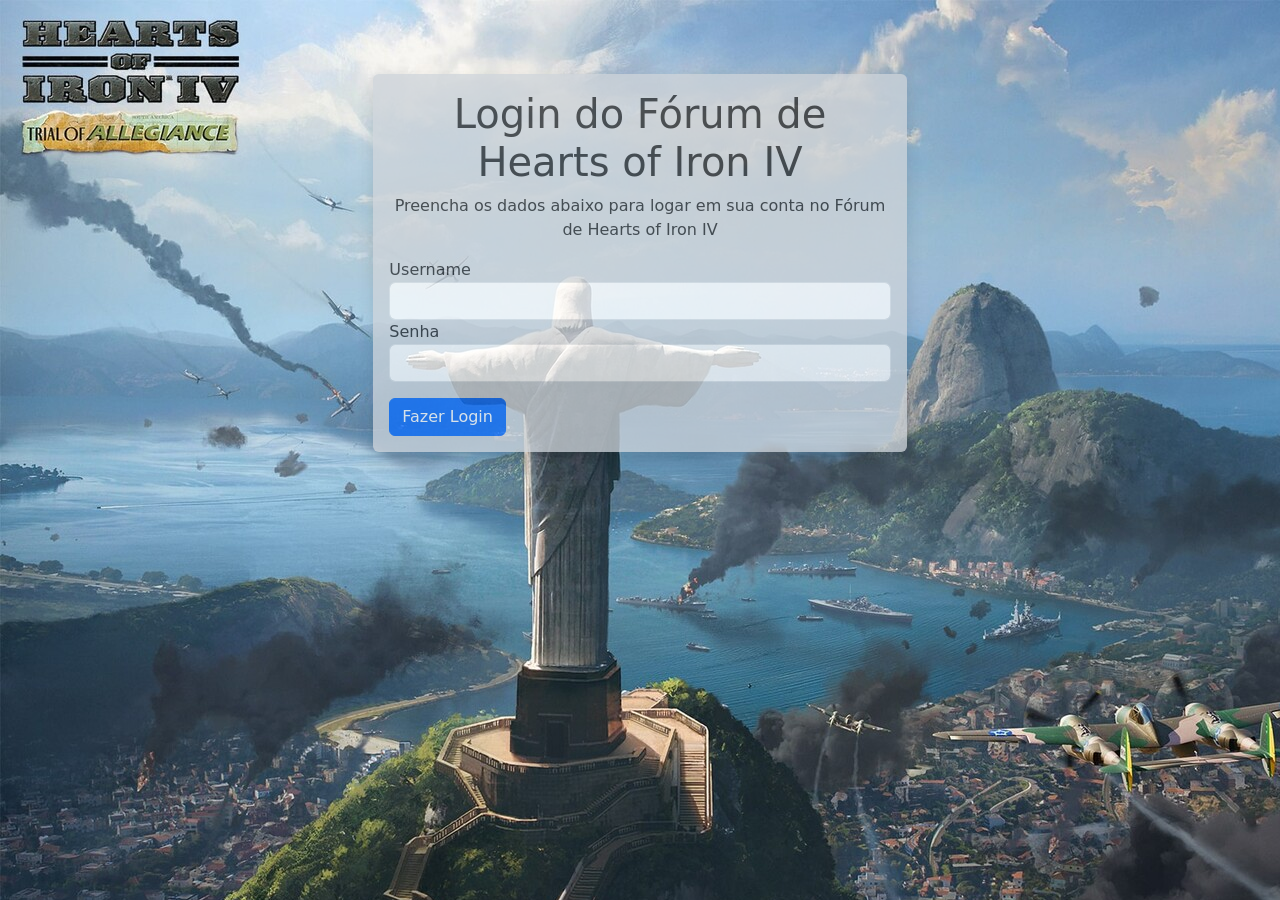
==== index.html @ cc09a0c6 "ADD" ====
<html lang="en">
<head>
    <meta charset="UTF-8">
    <meta name="viewport" content="width=device-width, initial-scale=1.0">
    <title>Tela de Cadastro com Bootstrap</title>
</head>
<link href="https://cdn.jsdelivr.net/npm/bootstrap@5.3.8/dist/css/bootstrap.min.css" rel="stylesheet" integrity="sha384-sRIl4kxILFvY47J16cr9ZwB07vP4J8+LH7qKQnuqkuIAvNWLzeN8tE5YBujZqJLB" crossorigin="anonymous">
<link rel="stylesheet" href="style.css">
<body class="bg_img">

<main class="align">

<div class="shadow p-3 mb-5 bg-dark-subtle rounded m-5 opacity-75 col-md-5">

    <div>
        <h1 class="text-center">Login do Fórum de Hearts of Iron IV</h1>
        <p class="text-center">Preencha os dados abaixo para logar em sua conta no Fórum de Hearts of Iron IV</p>
    </div>

    <div class="row">
        <div class="col">
            <label for="">Username</label>
            <input type="text" class="form-control" aria-label="Username" aria-describedby="basic-addon1">
        </div>
    </div>

    <div>
        <div class="col">
            <label for="">Senha</label>
            <input type="text" class="form-control" aria-label="Username" aria-describedby="basic-addon1">
        </div>
    </div>

      <a class="btn btn-primary mt-3 alignRight" href="forum.html">Fazer Login</a>

</div>

    </main>

<script src="https://cdn.jsdelivr.net/npm/bootstrap@5.3.8/dist/js/bootstrap.bundle.min.js" integrity="sha384-FKyoEForCGlyvwx9Hj09JcYn3nv7wiPVlz7YYwJrWVcXK/BmnVDxM+D2scQbITxI" crossorigin="anonymous"></script>
</body>
</html>
---- style.css ----
.bg_img{
    background-image: url(images/bg-img.jpg);
    align-items: center;
    background-repeat: no-repeat;
}

.align {
    display: flex;
    justify-content: center;
    align-items: center;
    margin-top: 2%;
}
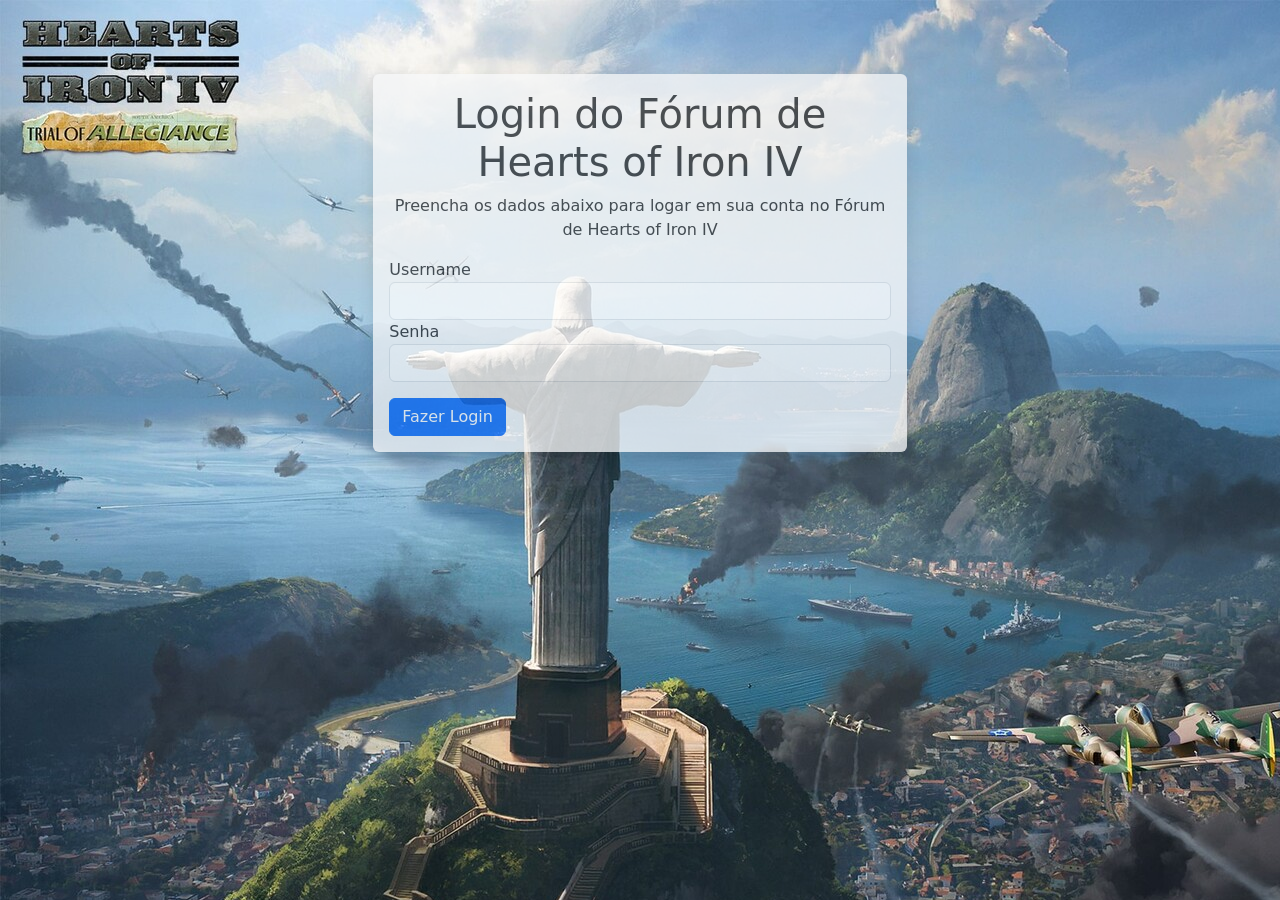
==== commit c730f89c: "Changes" ====
--- a/index.html
+++ b/index.html
@@ -10,33 +10,32 @@
 
 <main class="align">
 
-<div class="shadow p-3 mb-5 bg-dark-subtle rounded m-5 opacity-75 col-md-5">
+<form action="" id="formulario" class="shadow p-3 mb-5 bg-body-tertiary rounded m-5 opacity-75 col-md-5">
+        <div>
+            <h1 class="text-center">Login do Fórum de Hearts of Iron IV</h1>
+            <p class="text-center">Preencha os dados abaixo para logar em sua conta no Fórum de Hearts of Iron IV</p>
+        </div>
 
-    <div>
-        <h1 class="text-center">Login do Fórum de Hearts of Iron IV</h1>
-        <p class="text-center">Preencha os dados abaixo para logar em sua conta no Fórum de Hearts of Iron IV</p>
-    </div>
+        <div class="row">
+            <div class="col">
+                <label for="">Username</label>
+                <input type="text" class="form-control" aria-label="Username" aria-describedby="basic-addon1" id="usuario">
+            </div>
+        </div>
 
-    <div class="row">
-        <div class="col">
-            <label for="">Username</label>
-            <input type="text" class="form-control" aria-label="Username" aria-describedby="basic-addon1">
+        <div>
+            <div class="col">
+                <label for="">Senha</label>
+                <input type="text" class="form-control" aria-label="Username" aria-describedby="basic-addon1" id="senha">
+            </div>
         </div>
-    </div>
 
-    <div>
-        <div class="col">
-            <label for="">Senha</label>
-            <input type="text" class="form-control" aria-label="Username" aria-describedby="basic-addon1">
-        </div>
-    </div>
+        <button type="submit" class="btn btn-primary mt-3 alignRight" id="submit">Fazer Login</button>
+</form>
 
-      <a class="btn btn-primary mt-3 alignRight" href="forum.html">Fazer Login</a>
+<script src="script.js" ></script>
 
-</div>
+</body>
 
-    </main>
-
-<script src="https://cdn.jsdelivr.net/npm/bootstrap@5.3.8/dist/js/bootstrap.bundle.min.js" integrity="sha384-FKyoEForCGlyvwx9Hj09JcYn3nv7wiPVlz7YYwJrWVcXK/BmnVDxM+D2scQbITxI" crossorigin="anonymous"></script>
-</body>
+</main>
 </html>
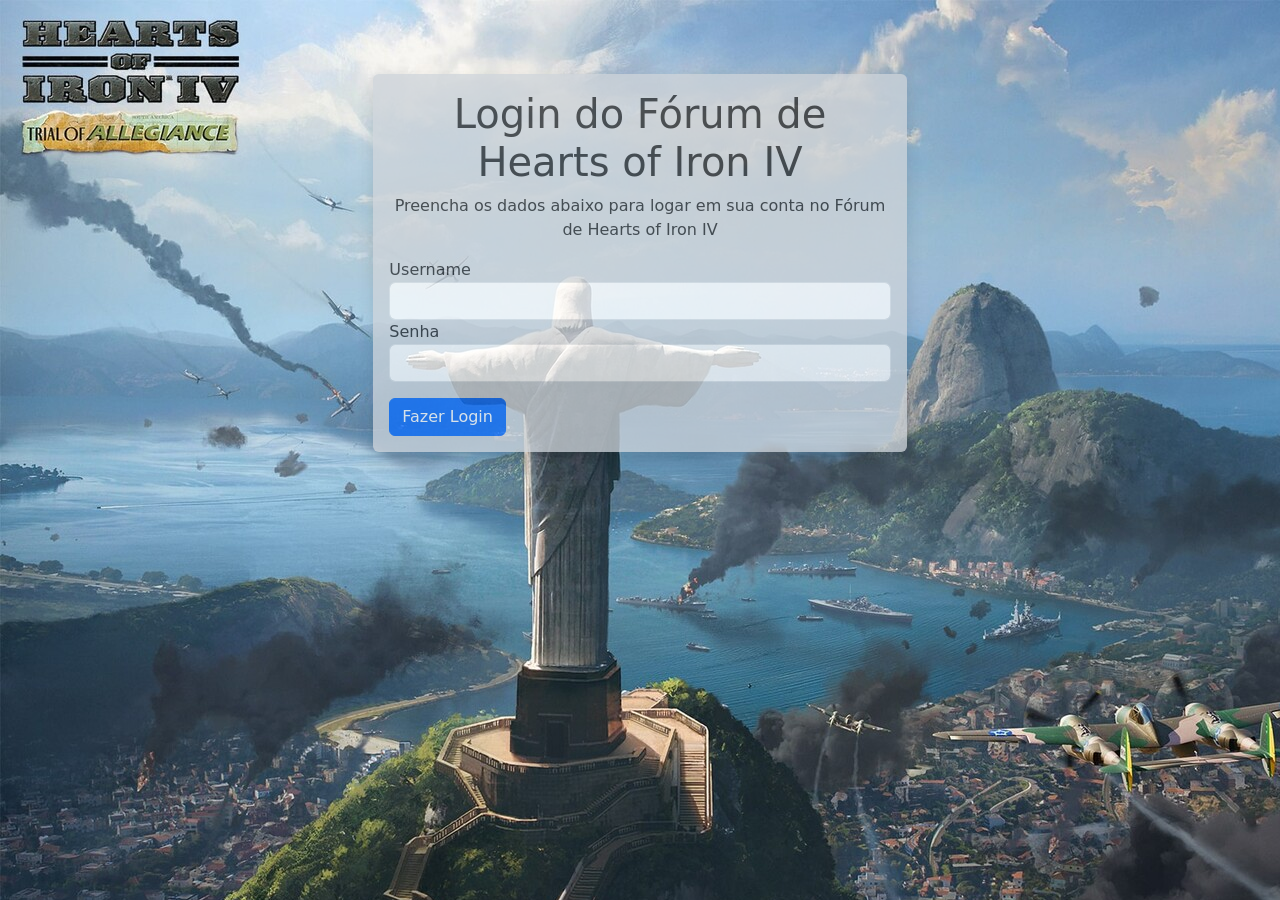
==== commit 13c43474: "added changes on js" ====
--- a/index.html
+++ b/index.html
@@ -10,7 +10,7 @@
 
 <main class="align">
 
-<form action="" id="formulario" class="shadow p-3 mb-5 bg-body-tertiary rounded m-5 opacity-75 col-md-5">
+<form action="" id="formulario" class="shadow p-3 mb-5 bg-dark-subtle rounded m-5 opacity-75 col-md-5">
         <div>
             <h1 class="text-center">Login do Fórum de Hearts of Iron IV</h1>
             <p class="text-center">Preencha os dados abaixo para logar em sua conta no Fórum de Hearts of Iron IV</p>
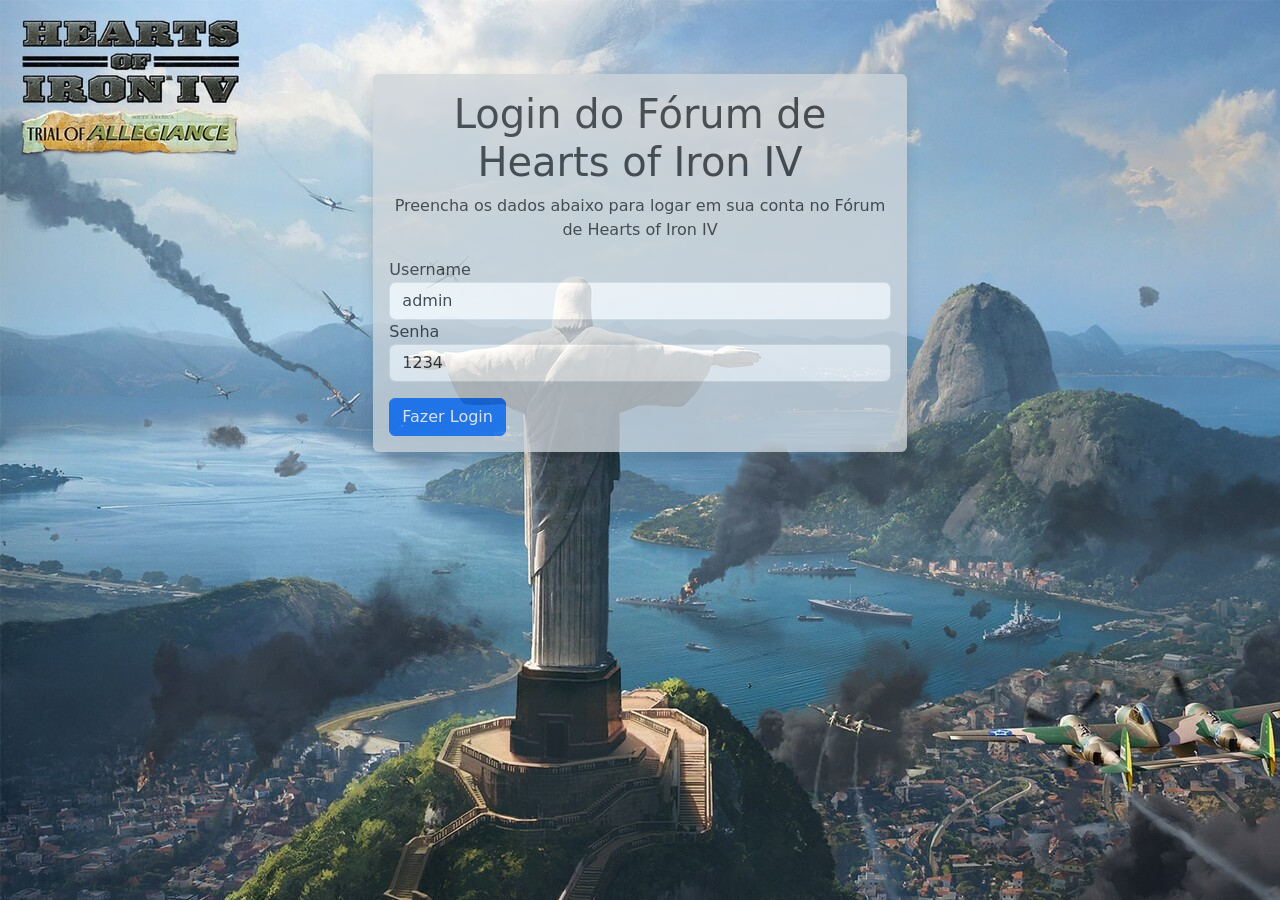
==== commit 618c9d21: "changed" ====
--- a/index.html
+++ b/index.html
@@ -19,14 +19,14 @@
         <div class="row">
             <div class="col">
                 <label for="">Username</label>
-                <input type="text" class="form-control" aria-label="Username" aria-describedby="basic-addon1" id="usuario">
+                <input type="text" class="form-control" aria-label="Username" aria-describedby="basic-addon1" id="usuario" value="admin">
             </div>
         </div>
 
         <div>
             <div class="col">
                 <label for="">Senha</label>
-                <input type="text" class="form-control" aria-label="Username" aria-describedby="basic-addon1" id="senha">
+                <input type="text" class="form-control" aria-label="Username" aria-describedby="basic-addon1" id="senha" value="1234">
             </div>
         </div>
 
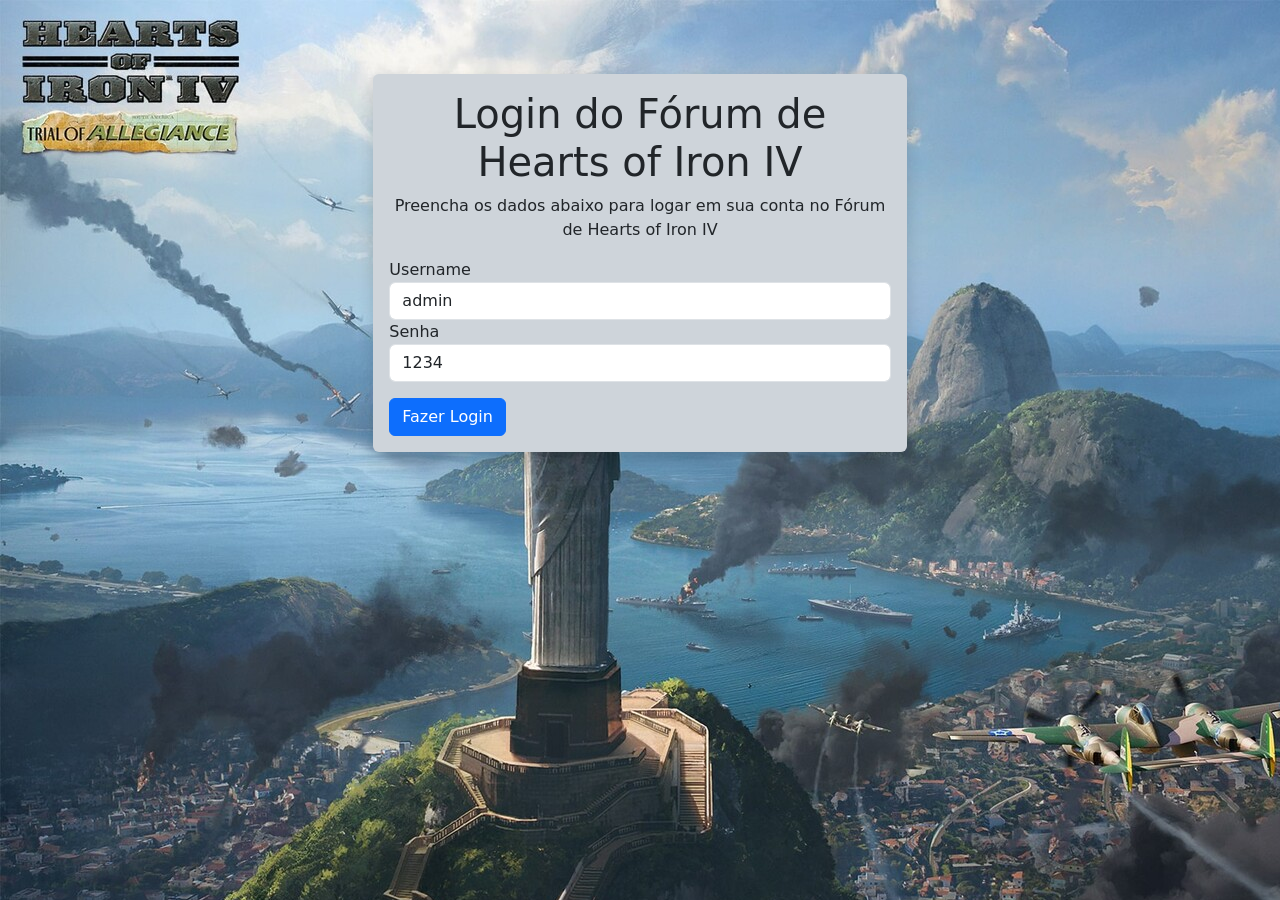
==== commit 2c0d2eb5: "67" ====
--- a/index.html
+++ b/index.html
@@ -10,21 +10,21 @@
 
 <main class="align">
 
-<form action="" id="formulario" class="shadow p-3 mb-5 bg-dark-subtle rounded m-5 opacity-75 col-md-5">
+<form action="" id="formulario" class="shadow p-3 mb-5 bg-dark-subtle rounded m-5 opacity-100 col-md-5">
         <div>
             <h1 class="text-center">Login do Fórum de Hearts of Iron IV</h1>
             <p class="text-center">Preencha os dados abaixo para logar em sua conta no Fórum de Hearts of Iron IV</p>
         </div>
 
-        <div class="row">
-            <div class="col">
+        <div>
+            <div>
                 <label for="">Username</label>
                 <input type="text" class="form-control" aria-label="Username" aria-describedby="basic-addon1" id="usuario" value="admin">
             </div>
         </div>
 
         <div>
-            <div class="col">
+            <div>
                 <label for="">Senha</label>
                 <input type="text" class="form-control" aria-label="Username" aria-describedby="basic-addon1" id="senha" value="1234">
             </div>
@@ -35,7 +35,7 @@
 
 <script src="script.js" ></script>
 
+</main>
 </body>
 
-</main>
 </html>
--- a/style.css
+++ b/style.css
@@ -1,5 +1,5 @@
 .bg_img{
-    background-image: url(images/bg-img.jpg);
+    background-image: url(assets/bg-img.jpg);
     align-items: center;
     background-repeat: no-repeat;
 }
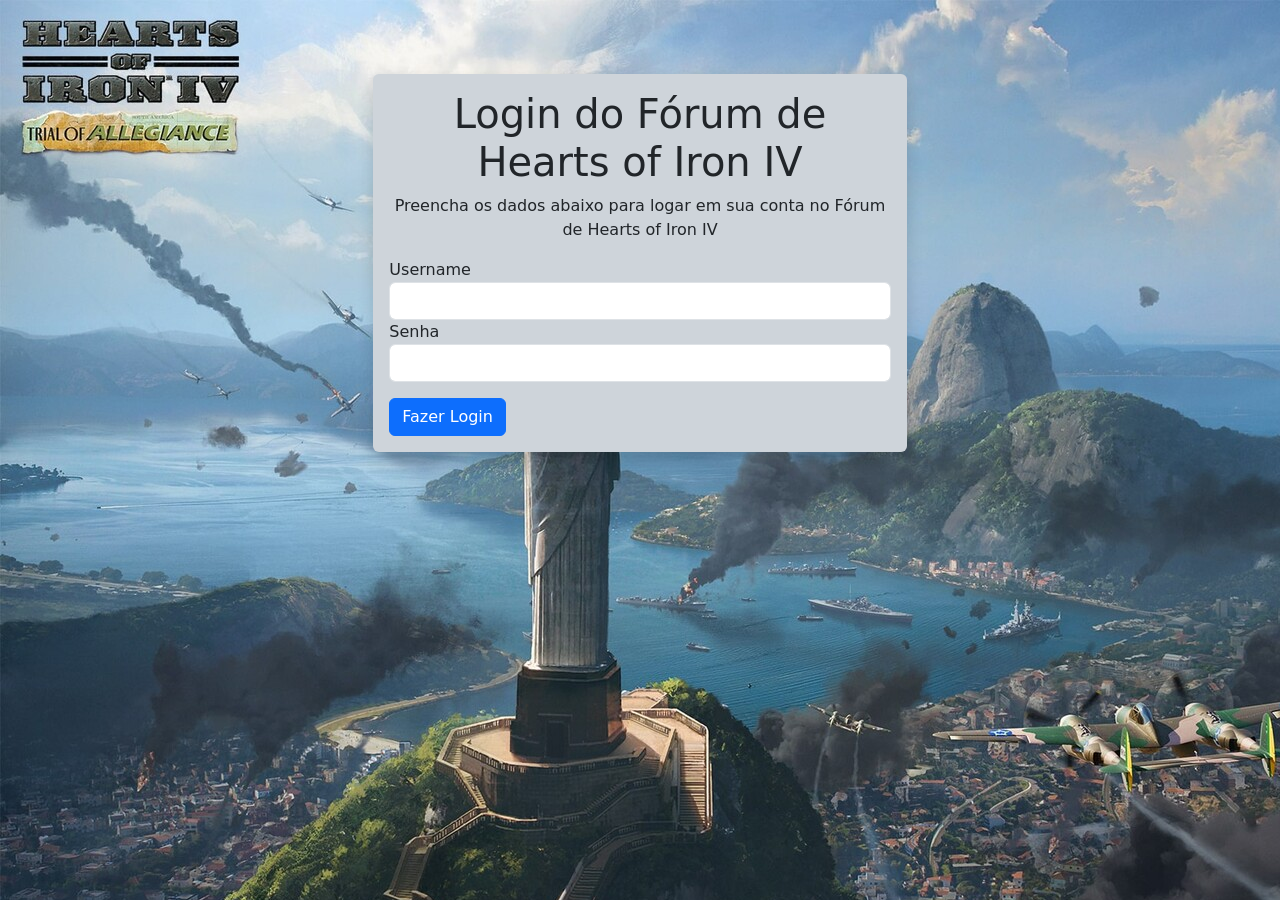
==== commit 519d8017: "added things" ====
--- a/index.html
+++ b/index.html
@@ -19,14 +19,14 @@
         <div>
             <div>
                 <label for="">Username</label>
-                <input type="text" class="form-control" aria-label="Username" aria-describedby="basic-addon1" id="usuario" value="admin">
+                <input type="text" class="form-control" aria-label="Username" aria-describedby="basic-addon1" id="usuario" >
             </div>
         </div>
 
         <div>
             <div>
                 <label for="">Senha</label>
-                <input type="text" class="form-control" aria-label="Username" aria-describedby="basic-addon1" id="senha" value="1234">
+                <input type="text" class="form-control" aria-label="Username" aria-describedby="basic-addon1" id="senha">
             </div>
         </div>
 
--- a/style.css
+++ b/style.css
@@ -9,4 +9,23 @@
     justify-content: center;
     align-items: center;
     margin-top: 2%;
+}
+
+.flex {
+    display: flex;
+}
+
+.icon {
+ width: 50px;
+ height: 50px;
+}
+
+.nome_usuario {
+    text-align: center;
+}
+
+.caixa {
+    outline: 2px solid gray; /* cor e espessura */
+    border-radius: 12px;    /* deixa arredondado */
+    padding: 10px;
 }
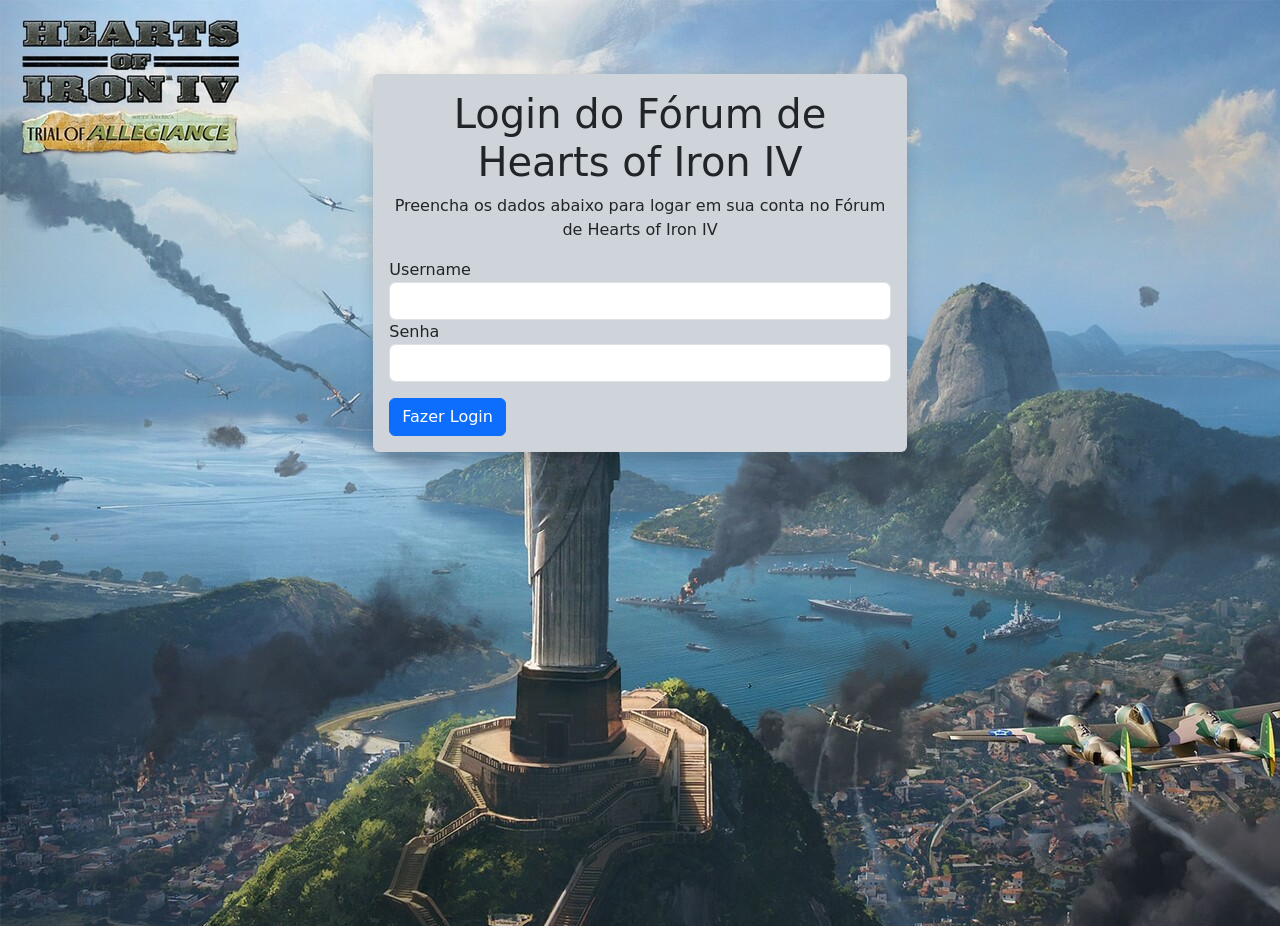
==== commit 3836e1d2: "ADD- bugs" ====
--- a/index.html
+++ b/index.html
@@ -26,7 +26,7 @@
         <div>
             <div>
                 <label for="">Senha</label>
-                <input type="text" class="form-control" aria-label="Username" aria-describedby="basic-addon1" id="senha">
+                <input type="password" class="form-control" aria-label="Username" aria-describedby="basic-addon1" id="senha">
             </div>
         </div>
 
--- a/style.css
+++ b/style.css
@@ -1,7 +1,12 @@
 .bg_img{
-    background-image: url(assets/bg-img.jpg);
+    background-image: url("assets/bg-img.jpg"), url("assets/painting_02.webp"), url("assets/painting_03.jpg");
+       background-repeat: no-repeat;
+       background-position: top left, bottom center;
+       background-size: auto, contain; */
+
+    display: flex;
     align-items: center;
-    background-repeat: no-repeat;
+    min-height: 100vh;
 }
 
 .align {
@@ -16,16 +21,5 @@
 }
 
 .icon {
- width: 50px;
- height: 50px;
-}
 
-.nome_usuario {
-    text-align: center;
-}
-
-.caixa {
-    outline: 2px solid gray; /* cor e espessura */
-    border-radius: 12px;    /* deixa arredondado */
-    padding: 10px;
 }
